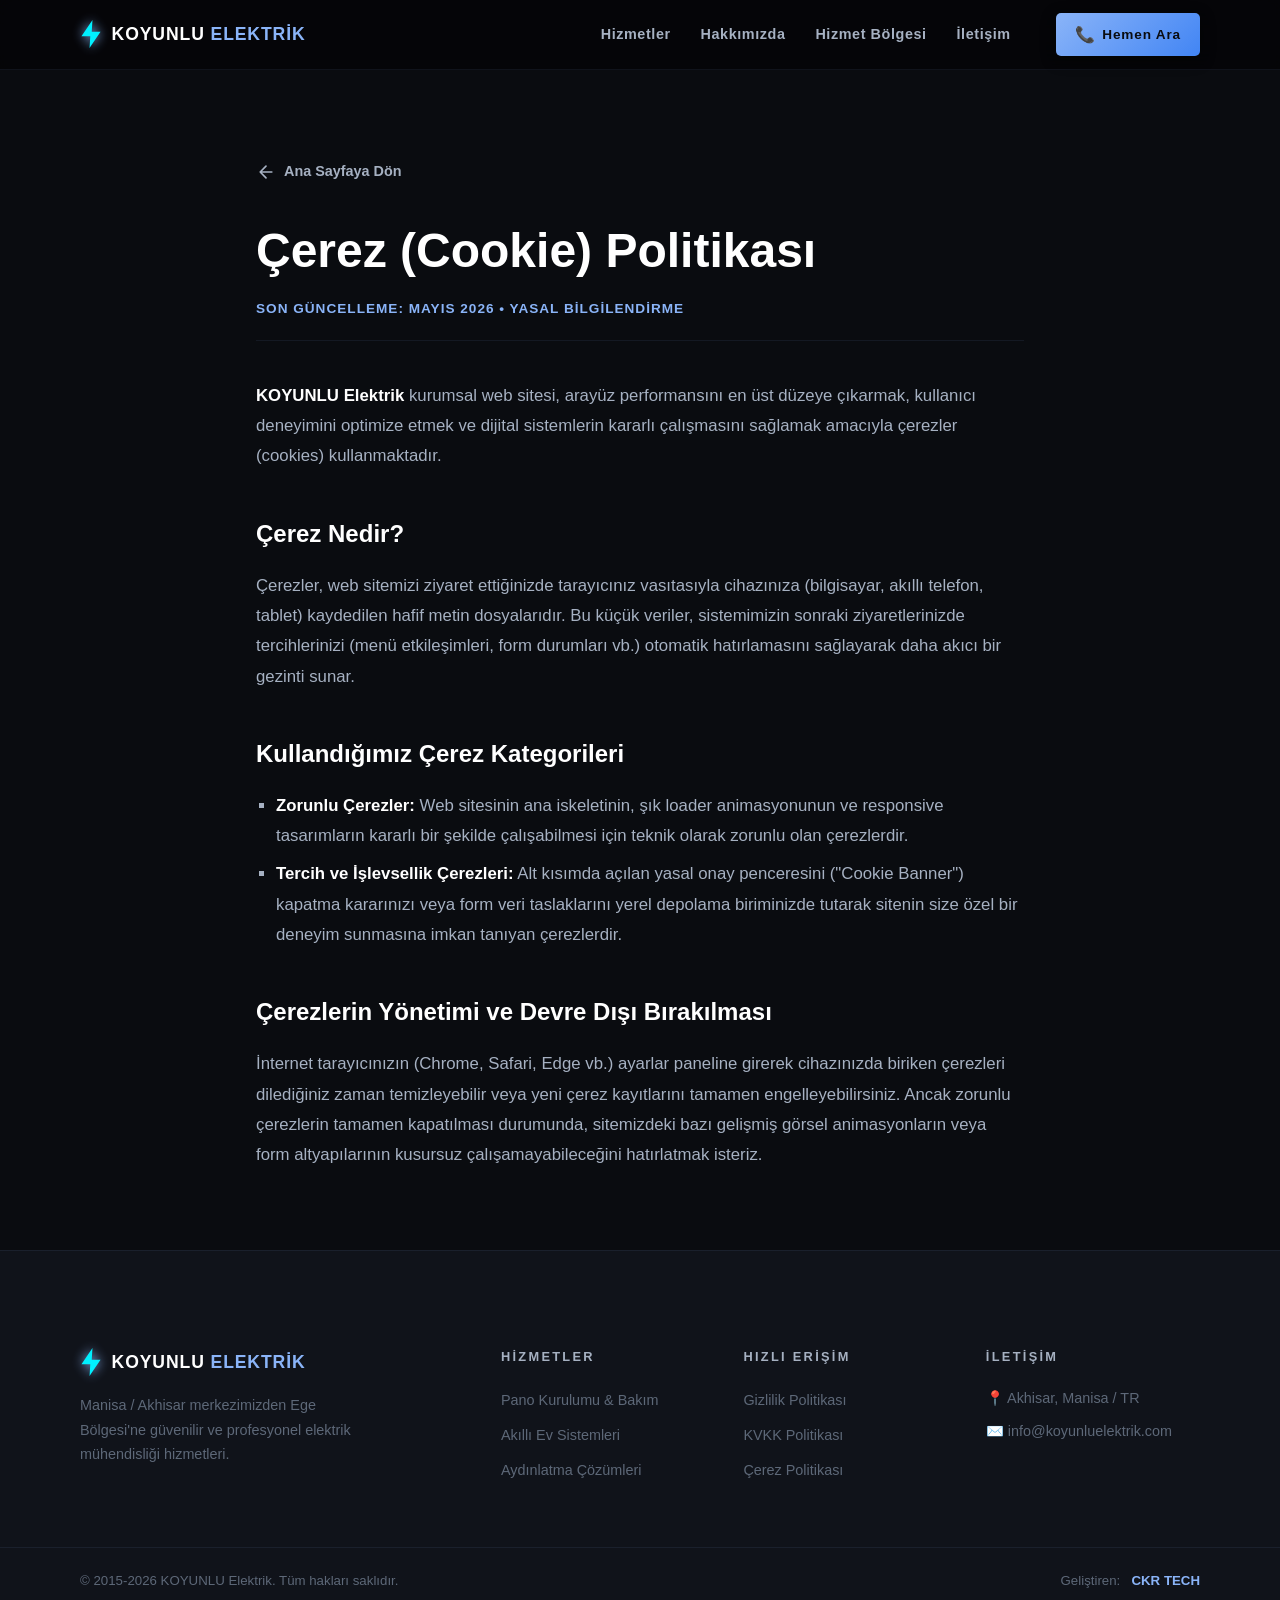
==== cerez.html @ 6eaa88f7 "Add files via upload" ====
<!DOCTYPE html>
<html lang="tr">
<head>
  <meta charset="UTF-8" />
  <meta name="viewport" content="width=device-width, initial-scale=1.0" />
  <title>Çerez Politikası | KOYUNLU Elektrik</title>

  <link rel="preconnect" href="https://fonts.googleapis.com" />
  <link rel="preconnect" href="https://fonts.gstatic.com" crossorigin />
  <link href="https://fonts.googleapis.com/css2?family=Syne:wght@600;700;800&family=DM+Sans:wght@300;400;500;600&display=swap" rel="stylesheet" />

  <link rel="stylesheet" href="css/base.css" />
  <link rel="stylesheet" href="css/layout.css" />
  <link rel="stylesheet" href="css/sections.css" />
  
  <style>
    .article-container {
      max-width: 800px;
      margin: 160px auto 80px;
      padding: 0 var(--space-sm);
    }
    .back-link {
      display: inline-flex;
      align-items: center;
      gap: 8px;
      color: var(--text-secondary);
      text-decoration: none;
      margin-bottom: 40px;
      font-family: var(--font-heading);
      font-weight: 600;
      font-size: 0.9rem;
      transition: color var(--duration-fast);
    }
    .back-link:hover { color: var(--accent-cyan); }
    .article-header h1 {
      font-family: var(--font-heading);
      font-size: clamp(2rem, 4vw, 3rem);
      color: var(--text-primary);
      margin-bottom: 20px;
      line-height: 1.15;
    }
    .article-meta {
      color: var(--accent-cyan);
      font-size: 0.85rem;
      font-weight: 600;
      letter-spacing: 1px;
      text-transform: uppercase;
      margin-bottom: 40px;
      border-bottom: 1px solid var(--border-subtle);
      padding-bottom: 20px;
    }
    .article-body {
      color: var(--text-secondary);
      font-size: 1.05rem;
      line-height: 1.8;
    }
    .article-body h2 {
      font-family: var(--font-heading);
      color: var(--text-primary);
      font-size: 1.5rem;
      margin: 40px 0 16px;
      font-weight: 700;
    }
    .article-body p, .article-body ul { margin-bottom: 20px; }
    .article-body ul { padding-left: 20px; list-style-type: square; }
    .article-body li { margin-bottom: 8px; }
    .article-body strong { color: var(--text-primary); font-weight: 600; }
  </style>
</head>
<body>

  <header class="navbar scrolled" id="navbar">
    <div class="lux-container navbar__inner">
      <a href="index.html#hero" class="navbar__logo" aria-label="KOYUNLU Elektrik Ana Sayfa">
        <svg class="logo-bolt" viewBox="0 0 30 40" fill="none" xmlns="http://www.w3.org/2000/svg">
          <path d="M17 1L2 23H14L13 39L28 17H16L17 1Z" fill="#00f0ff"/>
        </svg>
        <span class="logo-text">KOYUNLU <strong>ELEKTRİK</strong></span>
      </a>
      <nav class="navbar__nav" id="mainNav" role="navigation" aria-label="Ana Menü">
        <a href="index.html#hizmetler" class="nav-link">Hizmetler</a>
        <a href="index.html#hakkimizda" class="nav-link">Hakkımızda</a>
        <a href="index.html#harita" class="nav-link">Hizmet Bölgesi</a>
        <a href="index.html#iletisim" class="nav-link">İletişim</a>
      </nav>
      <a href="tel:+905001234567" class="btn-call" aria-label="Hemen Ara">
        <span class="btn-call__icon">📞</span>
        <span>Hemen Ara</span>
      </a>
    </div>
  </header>

  <main class="article-container">
    <a href="index.html" class="back-link">
      <svg width="20" height="20" viewBox="0 0 24 24" fill="none" stroke="currentColor" stroke-width="2" stroke-linecap="round" stroke-linejoin="round"><path d="M19 12H5M12 19l-7-7 7-7"/></svg>
      Ana Sayfaya Dön
    </a>

    <header class="article-header">
      <h1>Çerez (Cookie) Politikası</h1>
      <div class="article-meta">Son Güncelleme: Mayıs 2026 • Yasal Bilgilendirme</div>
    </header>

    <div class="article-body">
      <p><strong>KOYUNLU Elektrik</strong> kurumsal web sitesi, arayüz performansını en üst düzeye çıkarmak, kullanıcı deneyimini optimize etmek ve dijital sistemlerin kararlı çalışmasını sağlamak amacıyla çerezler (cookies) kullanmaktadır.</p>

      <h2>Çerez Nedir?</h2>
      <p>Çerezler, web sitemizi ziyaret ettiğinizde tarayıcınız vasıtasıyla cihazınıza (bilgisayar, akıllı telefon, tablet) kaydedilen hafif metin dosyalarıdır. Bu küçük veriler, sistemimizin sonraki ziyaretlerinizde tercihlerinizi (menü etkileşimleri, form durumları vb.) otomatik hatırlamasını sağlayarak daha akıcı bir gezinti sunar.</p>

      <h2>Kullandığımız Çerez Kategorileri</h2>
      <ul>
        <li><strong>Zorunlu Çerezler:</strong> Web sitesinin ana iskeletinin, şık loader animasyonunun ve responsive tasarımların kararlı bir şekilde çalışabilmesi için teknik olarak zorunlu olan çerezlerdir.</li>
        <li><strong>Tercih ve İşlevsellik Çerezleri:</strong> Alt kısımda açılan yasal onay penceresini ("Cookie Banner") kapatma kararınızı veya form veri taslaklarını yerel depolama biriminizde tutarak sitenin size özel bir deneyim sunmasına imkan tanıyan çerezlerdir.</li>
      </ul>

      <h2>Çerezlerin Yönetimi ve Devre Dışı Bırakılması</h2>
      <p>İnternet tarayıcınızın (Chrome, Safari, Edge vb.) ayarlar paneline girerek cihazınızda biriken çerezleri dilediğiniz zaman temizleyebilir veya yeni çerez kayıtlarını tamamen engelleyebilirsiniz. Ancak zorunlu çerezlerin tamamen kapatılması durumunda, sitemizdeki bazı gelişmiş görsel animasyonların veya form altyapılarının kusursuz çalışamayabileceğini hatırlatmak isteriz.</p>
    </div>
  </main>

  <footer class="footer" role="contentinfo">
    <div class="footer__top">
      <div class="lux-container footer-inner">
        <div class="footer-brand">
          <a href="index.html#hero" class="navbar__logo">
            <svg class="logo-bolt" viewBox="0 0 30 40" fill="none"><path d="M17 1L2 23H14L13 39L28 17H16L17 1Z" fill="#00f0ff"/></svg>
            <span class="logo-text">KOYUNLU <strong>ELEKTRİK</strong></span>
          </a>
          <p class="footer-brand__desc">Manisa / Akhisar merkezimizden Ege Bölgesi'ne güvenilir ve profesyonel elektrik mühendisliği hizmetleri.</p>
        </div>
        <div class="footer-col">
          <h4 class="footer-col__title">Hizmetler</h4>
          <ul>
            <li><a href="index.html#hizmetler">Pano Kurulumu & Bakım</a></li>
            <li><a href="index.html#hizmetler">Akıllı Ev Sistemleri</a></li>
            <li><a href="index.html#hizmetler">Aydınlatma Çözümleri</a></li>
          </ul>
        </div>
        <div class="footer-col">
          <h4 class="footer-col__title">Hızlı Erişim</h4>
          <ul>
            <li><a href="gizlilik.html">Gizlilik Politikası</a></li>
            <li><a href="kvkk.html">KVKK Politikası</a></li>
            <li><a href="cerez.html">Çerez Politikası</a></li>
          </ul>
        </div>
        <div class="footer-col">
          <h4 class="footer-col__title">İletişim</h4>
          <ul class="footer-contact">
            <li>📍 Akhisar, Manisa / TR</li>
            <li><a href="mailto:info@koyunluelektrik.com">✉️ info@koyunluelektrik.com</a></li>
          </ul>
        </div>
      </div>
    </div>
    <div class="footer__bottom">
      <div class="lux-container footer-bottom-inner">
        <p class="footer-copy">© 2015-2026 KOYUNLU Elektrik. Tüm hakları saklıdır.</p>
        <p class="footer-credit">Geliştiren: <strong>CKR TECH</strong></p>
      </div>
    </div>
  </footer>

</body>
</html>
---- css/base.css ----
/* ═══════════════════════════════════════════════════════════
   Elektrikçi Projesi | CKR TECH | css/base.css
   CSS Değişkenleri, Reset, Evrensel Sınıflar, Animasyonlar
   ══════════════════════════════════════════════════════════ */

/* ── 1. CSS CUSTOM PROPERTIES ────────────────────────────── */
:root {
  /* Renkler (Sleek High-Tech Palet) */
  --bg-primary:       #0a0c10; /* Derin Uzay Siyahı */
  --bg-secondary:     #10131a; /* Koyu Titanyum */
  --bg-card:          #161a24; /* Mat Çelik */
  --bg-card-hover:    #1c2230; /* Fırçalanmış Platin */

  --text-primary:     #ffffff; /* Saf Beyaz */
  --text-secondary:   #a6b1c2; /* Buzul Gümüş */
  --text-muted:       #5d6878; /* Koyu Metalik Gri */

  /* İleri Teknoloji Enerji Tonları */
  --accent-cyan:      #8ab4f8; /* Mat Kristal Mavi / Yumuşak Safir */
  --accent-blue:      #4285f4; /* Endüstriyel Kobalt Mavisi */
  --accent-yellow:    #d2e3fc; /* Platin Enerji Parlaması */

  --border-subtle:    rgba(138, 180, 248, 0.08);
  --border-card:      rgba(138, 180, 248, 0.04);
  --border-hover:     rgba(138, 180, 248, 0.3);

  /* Tipografi */
  --font-display:     'Plus Jakarta Sans', sans-serif;
  --font-heading:     'Plus Jakarta Sans', sans-serif;
  --font-body:        'Inter', sans-serif;

  /* Boşluklar */
  --space-xs:         0.5rem;
  --space-sm:         1rem;
  --space-md:         1.5rem;
  --space-lg:         2.5rem;
  --space-xl:         4rem;
  --space-2xl:        6rem;

  /* Geçişler */
  --ease-out:         cubic-bezier(0.16, 1, 0.3, 1);
  --ease-spring:      cubic-bezier(0.34, 1.56, 0.64, 1);
  --duration-fast:    0.2s;
  --duration-med:     0.4s;
  --duration-slow:    0.7s;

  /* Efektler */
  --shadow-card:      0 16px 45px rgba(0, 0, 0, 0.7);
  --shadow-glow-cyan: 0 0 30px rgba(138, 180, 248, 0.15);
  --shadow-glow-gold: 0 0 30px rgba(210, 227, 252, 0.2);
  --blur-glass:       blur(16px) saturate(140%);

  /* Border radius */
  --radius-sm:        5px;
  --radius-md:        10px;
  --radius-lg:        18px;
  --radius-xl:        28px;
}

/* ── 2. RESET & BASE ──────────────────────────────────────── */
*, *::before, *::after {
  margin: 0;
  padding: 0;
  box-sizing: border-box;
}

html {
  scroll-behavior: smooth;
  font-size: 16px;
  -webkit-text-size-adjust: 100%;
}

body {
  font-family: var(--font-body);
  background-color: var(--bg-primary);
  color: var(--text-primary);
  line-height: 1.6;
  overflow-x: hidden;
  -webkit-font-smoothing: antialiased;
  -moz-osx-font-smoothing: grayscale;
}

/* Scrollbar */
::-webkit-scrollbar { width: 6px; }
::-webkit-scrollbar-track { background: var(--bg-secondary); }
::-webkit-scrollbar-thumb { background: var(--accent-cyan); border-radius: 3px; }
::-webkit-scrollbar-thumb:hover { background: var(--accent-blue); }

a {
  color: inherit;
  text-decoration: none;
  transition: color var(--duration-fast) ease;
}

img, svg { display: block; max-width: 100%; }

ul, ol { list-style: none; }

button {
  cursor: pointer;
  border: none;
  background: none;
  font-family: inherit;
}

input, textarea, select {
  font-family: inherit;
  font-size: 1rem;
}

/* ── 3. LAYOUT YARDIMCILARI ──────────────────────────────── */
.lux-container {
  width: 100%;
  max-width: 1200px;
  margin: 0 auto;
  padding: 0 var(--space-lg);
}

.section-header {
  text-align: center;
  margin-bottom: var(--space-xl);
}

.section-tag {
  display: inline-block;
  font-family: var(--font-heading);
  font-size: 0.72rem;
  font-weight: 700;
  letter-spacing: 0.2em;
  text-transform: uppercase;
  color: var(--accent-cyan);
  border: 1px solid var(--border-subtle);
  background: rgba(0, 240, 255, 0.06);
  padding: 0.35em 1em;
  border-radius: 100px;
  margin-bottom: var(--space-md);
}

.section-title {
  font-family: var(--font-heading);
  font-size: clamp(2rem, 4vw, 3rem);
  font-weight: 800;
  line-height: 1.15;
  color: var(--text-primary);
  margin-bottom: var(--space-sm);
}

.section-desc {
  font-size: 1.05rem;
  color: var(--text-secondary);
  max-width: 560px;
  margin: 0 auto;
  line-height: 1.7;
}

/* ── 4. BUTONLAR ─────────────────────────────────────────── */
.btn-primary {
  display: inline-flex;
  align-items: center;
  gap: 0.6em;
  font-family: var(--font-heading);
  font-weight: 700;
  font-size: 0.95rem;
  letter-spacing: 0.05em;
  text-transform: uppercase;
  padding: 0.9em 2em;
  background: linear-gradient(135deg, var(--accent-cyan) 0%, var(--accent-blue) 100%);
  color: var(--bg-primary);
  border-radius: var(--radius-sm);
  transition: all var(--duration-med) var(--ease-out);
  position: relative;
  overflow: hidden;
  white-space: nowrap;
}

.btn-primary::before {
  content: '';
  position: absolute;
  inset: 0;
  background: linear-gradient(135deg, #fff 0%, var(--accent-cyan) 100%);
  opacity: 0;
  transition: opacity var(--duration-fast);
}

.btn-primary:hover::before { opacity: 0.15; }
.btn-primary:hover {
  transform: translateY(-2px);
  box-shadow: 0 8px 30px rgba(0, 240, 255, 0.4);
}
.btn-primary:active { transform: translateY(0); }

.btn-ghost {
  display: inline-flex;
  align-items: center;
  gap: 0.5em;
  font-family: var(--font-heading);
  font-weight: 700;
  font-size: 0.95rem;
  letter-spacing: 0.05em;
  text-transform: uppercase;
  padding: 0.85em 2em;
  background: transparent;
  color: var(--text-primary);
  border: 1px solid rgba(248, 249, 250, 0.25);
  border-radius: var(--radius-sm);
  transition: all var(--duration-med) var(--ease-out);
  white-space: nowrap;
}

.btn-ghost:hover {
  border-color: var(--accent-cyan);
  color: var(--accent-cyan);
  background: rgba(0, 240, 255, 0.05);
  transform: translateY(-2px);
}

/* ── 5. SCROLL REVEAL ────────────────────────────────────── */
.rv {
  opacity: 0;
  transform: translateY(32px);
  transition: opacity var(--duration-slow) var(--ease-out),
              transform var(--duration-slow) var(--ease-out);
}

.rv.visible {
  opacity: 1;
  transform: translateY(0);
}

/* Staggered delays */
.rv:nth-child(1) { transition-delay: 0ms; }
.rv:nth-child(2) { transition-delay: 80ms; }
.rv:nth-child(3) { transition-delay: 160ms; }
.rv:nth-child(4) { transition-delay: 240ms; }
.rv:nth-child(5) { transition-delay: 320ms; }

/* ── 6. ACCENT ────────────────────────────────────────────── */
.accent-text {
  color: var(--accent-cyan);
  position: relative;
  display: inline-block;
}

/* ── 7. @KEYFRAMES ANIMASYONLAR ──────────────────────────── */

@keyframes fadeUp {
  from { opacity: 0; transform: translateY(40px); }
  to   { opacity: 1; transform: translateY(0);    }
}

@keyframes fadeIn {
  from { opacity: 0; }
  to   { opacity: 1; }
}

@keyframes scaleIn {
  from { opacity: 0; transform: scale(0.88); }
  to   { opacity: 1; transform: scale(1);    }
}

@keyframes slideRight {
  from { transform: translateX(-100%); opacity: 0; }
  to   { transform: translateX(0);     opacity: 1; }
}

@keyframes slideLeft {
  from { transform: translateX(100%); opacity: 0; }
  to   { transform: translateX(0);    opacity: 1; }
}

@keyframes slideDown {
  from { transform: translateY(-20px); opacity: 0; }
  to   { transform: translateY(0);     opacity: 1; }
}

@keyframes pulseGlow {
  0%, 100% { box-shadow: 0 0 10px rgba(0, 240, 255, 0.3); }
  50%       { box-shadow: 0 0 30px rgba(0, 240, 255, 0.7); }
}

@keyframes pulseGoldGlow {
  0%, 100% { box-shadow: 0 0 10px rgba(255, 204, 0, 0.3); }
  50%       { box-shadow: 0 0 30px rgba(255, 204, 0, 0.7); }
}

@keyframes boltDraw {
  from { stroke-dashoffset: 300; opacity: 0; }
  to   { stroke-dashoffset: 0;   opacity: 1; }
}

@keyframes loaderProgress {
  from { width: 0%; }
  to   { width: 100%; }
}

@keyframes scanline {
  0%   { top: -10%; }
  100% { top: 110%; }
}

@keyframes gridFloat {
  0%, 100% { transform: translateY(0); }
  50%       { transform: translateY(-8px); }
}

@keyframes countUp {
  from { opacity: 0; }
  to   { opacity: 1; }
}

@keyframes shimmer {
  from { background-position: -200% center; }
  to   { background-position: 200% center; }
}

@keyframes particlePulse {
  0%, 100% { opacity: 0.4; transform: scale(1); }
  50%       { opacity: 1; transform: scale(1.5); }
}

@keyframes heroLineMove {
  from { stroke-dashoffset: 1000; }
  to   { stroke-dashoffset: 0; }
}

@keyframes badgePulse {
  0%, 100% { opacity: 1; transform: scale(1); }
  50%       { opacity: 0.6; transform: scale(0.85); }
}

@keyframes tooltipIn {
  from { opacity: 0; transform: translateY(8px) scale(0.95); }
  to   { opacity: 1; transform: translateY(0)   scale(1);    }
}

/* ── 8. MOBILE BREAKPOINTS (BEYİN SIFIR) ────────────────── */
@media (max-width: 768px) {
  :root {
    --space-xl:  2.5rem;
    --space-2xl: 4rem;
  }

  .lux-container {
    padding: 0 var(--space-sm);
  }

  .section-title {
    font-size: clamp(1.6rem, 6vw, 2.2rem);
  }
}
/* ═══════════════════════════════════════════════════════════
   YENİ NESİL BUTON TASARIMLARI VE WHATSAPP
   ══════════════════════════════════════════════════════════ */

/* Tüm ana butonları (Hemen Ara, Gönder vb.) modernleştiriyoruz */
.btn-call, 
.btn-primary, 
button[type="submit"] {
  position: relative;
  display: inline-flex;
  align-items: center;
  justify-content: center;
  gap: 0.75rem;
  padding: 0.95rem 2.2rem;
  font-family: var(--font-heading);
  font-size: 0.95rem;
  font-weight: 700;
  letter-spacing: 0.05em;
  color: var(--bg-primary) !important; /* Arka plandaki zıt renk ile okunaklı */
  background: linear-gradient(135deg, var(--accent-cyan), var(--accent-blue));
  border: none;
  border-radius: 100px; /* Modern Pill (Hap) Şekli */
  cursor: pointer;
  overflow: hidden; /* Işık efekti dışarı taşmasın diye */
  transition: transform var(--duration-med) var(--ease-spring), 
              box-shadow var(--duration-med) ease;
  box-shadow: 0 4px 15px rgba(0, 0, 0, 0.4);
  text-decoration: none;
  z-index: 1;
}

/* Buton İçinden Geçen Parlaklık (Shine) Efekti */
.btn-call::before, 
.btn-primary::before, 
button[type="submit"]::before {
  content: '';
  position: absolute;
  top: 0;
  left: -100%;
  width: 50%;
  height: 100%;
  background: linear-gradient(90deg, transparent, rgba(255, 255, 255, 0.5), transparent);
  transform: skewX(-25deg);
  transition: left 0.7s ease;
  z-index: -1;
}

/* Hover (Fare Üzerine Geldiğinde) Durumu */
.btn-call:hover::before, 
.btn-primary:hover::before, 
button[type="submit"]:hover::before {
  left: 150%; /* Işık sağa doğru kayar */
}

.btn-call:hover, 
.btn-primary:hover, 
button[type="submit"]:hover {
  transform: translateY(-4px); /* Hafifçe havaya kalkar */
  box-shadow: var(--shadow-glow-cyan); /* Temadaki lüks gölgeyi uygular */
}

/* Sabit (Floating) WhatsApp Butonu Tasarımı */
.float-wa {
  position: fixed;
  bottom: 30px;
  right: 30px;
  width: 60px;
  height: 60px;
  background: linear-gradient(135deg, #25D366, #128C7E);
  color: white;
  border-radius: 50%;
  display: flex;
  align-items: center;
  justify-content: center;
  box-shadow: 0 8px 25px rgba(37, 211, 102, 0.35);
  z-index: 9999;
  transition: transform 0.4s var(--ease-spring), box-shadow 0.4s ease;
}

.float-wa svg {
  width: 32px;
  height: 32px;
  fill: currentColor;
}

.float-wa:hover {
  transform: translateY(-6px) scale(1.08) rotate(5deg);
  box-shadow: 0 12px 35px rgba(37, 211, 102, 0.6);
}

/* Mobilde WhatsApp butonu menü vs. ile çakışmasın diye ince ayar */
@media (max-width: 768px) {
  .float-wa {
    bottom: 20px;
    right: 20px;
    width: 55px;
    height: 55px;
  }
  .float-wa svg {
    width: 28px;
    height: 28px;
  }
}
/* ═══════════════════════════════════════════════════════════
   YENİ NESİL İLETİŞİM İKONLARI (GLASSMORPHISM)
   ══════════════════════════════════════════════════════════ */

.contact-icon-group {
  display: flex;
  gap: 1rem;
  align-items: center;
  flex-wrap: wrap;
}

.glass-icon-btn {
  display: flex;
  align-items: center;
  justify-content: center;
  width: 48px;
  height: 48px;
  border-radius: 14px; /* Hafif yuvarlatılmış premium kare */
  background: rgba(255, 255, 255, 0.03); /* Cam efekti */
  border: 1px solid rgba(255, 255, 255, 0.08);
  color: var(--text-secondary);
  backdrop-filter: blur(10px);
  -webkit-backdrop-filter: blur(10px);
  transition: all 0.4s cubic-bezier(0.175, 0.885, 0.32, 1.275);
  position: relative;
  overflow: hidden;
  z-index: 1;
}

.glass-icon-btn svg {
  width: 22px;
  height: 22px;
  transition: transform 0.4s ease, fill 0.4s ease, stroke 0.4s ease;
}

/* İçinden geçen parlama efekti (Shine) */
.glass-icon-btn::before {
  content: '';
  position: absolute;
  top: 0;
  left: -100%;
  width: 50%;
  height: 100%;
  background: linear-gradient(90deg, transparent, rgba(255, 255, 255, 0.2), transparent);
  transform: skewX(-25deg);
  transition: left 0.6s ease;
  z-index: -1;
}

/* Hover (Üzerine gelindiğinde) Efektleri */
.glass-icon-btn:hover {
  transform: translateY(-5px) scale(1.05);
  background: rgba(255, 255, 255, 0.08);
}

.glass-icon-btn:hover::before {
  left: 150%;
}

.glass-icon-btn:hover svg {
  transform: scale(1.15);
}

/* İkonlara Özel Marka Renkleri Parlaması */
.phone-theme:hover {
  border-color: var(--accent-cyan);
  box-shadow: 0 8px 25px rgba(0, 240, 255, 0.25);
  color: var(--accent-cyan);
}

.wa-theme:hover {
  border-color: #25D366;
  box-shadow: 0 8px 25px rgba(37, 211, 102, 0.25);
  color: #25D366;
}

.ig-theme:hover {
  border-color: #E1306C;
  box-shadow: 0 8px 25px rgba(225, 48, 108, 0.25);
  color: #E1306C;
}
/* ═══════════════════════════════════════════════════════════
   FOOTER BİLGİ İKONLARI (EMOJI YERİNE SVG)
   ══════════════════════════════════════════════════════════ */

.footer-info-list {
  display: flex;
  flex-direction: column;
  gap: 0.8rem;
  margin-bottom: 1.5rem;
}

.footer-info-item {
  display: flex;
  align-items: center;
  gap: 0.6rem;
  color: var(--text-secondary);
  font-size: 0.95rem;
  line-height: 1.4;
  transition: color 0.3s ease;
}

.footer-info-item:hover {
  color: var(--text-primary);
}

.info-svg {
  width: 18px;
  height: 18px;
  color: var(--accent-cyan); /* Temanın lüks rengini (Altın veya Mavi) alır */
  flex-shrink: 0;
  filter: drop-shadow(0 0 5px rgba(255, 255, 255, 0.1));
}
---- css/layout.css ----
/* ═══════════════════════════════════════════════════════════
   Elektrikçi Projesi | CKR TECH | css/layout.css
   Loader, Navbar, Mobil Menü, Footer, Çerez Banner
   ══════════════════════════════════════════════════════════ */

/* ── 1. LOADER ────────────────────────────────────────────── */
.loader {
  position: fixed;
  inset: 0;
  z-index: 9999;
  background: #030305; /* Çok hafif derin bir siyah */
  display: flex;
  align-items: center;
  justify-content: center;
  overflow: hidden;
  transition: opacity 0.8s cubic-bezier(0.16, 1, 0.3, 1), 
              visibility 0.8s cubic-bezier(0.16, 1, 0.3, 1);
}

.loader.hidden {
  opacity: 0;
  visibility: hidden;
  pointer-events: none;
}

/* Cavcavlı Arka Plan Parlaması */
.loader__glow {
  position: absolute;
  width: 450px;
  height: 450px;
  background: radial-gradient(circle, rgba(0, 240, 255, 0.15) 0%, transparent 75%);
  filter: blur(60px);
  top: 50%;
  left: 50%;
  transform: translate(-50%, -50%);
  z-index: 1;
  pointer-events: none;
  animation: loaderGlowPulse 3s ease-in-out infinite alternate;
}

/* Arka Plan Dijital Izgara Deseni */
.loader__grid {
  position: absolute;
  inset: 0;
  background-image: 
    linear-gradient(rgba(0, 240, 255, 0.02) 1px, transparent 1px),
    linear-gradient(90deg, rgba(0, 240, 255, 0.02) 1px, transparent 1px);
  background-size: 50px 50px;
  background-position: center;
  z-index: 2;
  opacity: 0.8;
  pointer-events: none;
}

/* Sürekli Akan Sinematik Işık Çizgisi */
.loader__scanline {
  position: absolute;
  inset: 0;
  background: linear-gradient(
    to bottom,
    transparent 0%,
    rgba(0, 240, 255, 0.04) 10%,
    transparent 20%
  );
  background-size: 100% 500%;
  z-index: 3;
  pointer-events: none;
  animation: loaderScan 5s linear infinite;
}

.loader__inner {
  position: relative;
  z-index: 4;
  display: flex;
  flex-direction: column;
  align-items: center;
  gap: 1.5rem;
}

/* Şimşek Etrafında Dönen Enerji Halkası */
.loader__bolt-wrap {
  position: relative;
  display: flex;
  align-items: center;
  justify-content: center;
  width: 100px;
  height: 100px;
}

.loader__bolt-wrap::after {
  content: '';
  position: absolute;
  inset: 0;
  border: 1px solid rgba(0, 240, 255, 0.1);
  border-top-color: var(--accent-cyan);
  border-bottom-color: var(--accent-blue);
  border-radius: 50%;
  animation: loaderRotate 2s linear infinite;
}

/* Sürekli Parlayıp Sönen (Breathing) Şimşek */
.loader__bolt {
  width: 44px;
  height: 58px;
  filter: drop-shadow(0 0 12px rgba(0, 240, 255, 0.6));
  animation: loaderBoltPulse 1.5s ease-in-out infinite alternate 0.8s;
}

.bolt-path {
  stroke-dasharray: 300;
  stroke-dashoffset: 300;
  animation: boltDraw 0.9s ease-out 0.1s forwards;
}

.bolt-fill {
  opacity: 0;
  animation: fadeIn 0.4s ease 0.8s forwards;
}

/* Yazı Alanı */
.loader__text {
  display: flex;
  flex-direction: column;
  align-items: center;
  line-height: 1.1;
  text-align: center;
}

/* Krom/Neon Geçişli Büyük Başlık */
.loader__brand {
  font-family: var(--font-display);
  font-size: 3.8rem;
  letter-spacing: 0.22em;
  background: linear-gradient(135deg, #ffffff 40%, var(--accent-cyan) 100%);
  -webkit-background-clip: text;
  -webkit-text-fill-color: transparent;
  background-clip: text;
  filter: drop-shadow(0 0 25px rgba(0, 240, 255, 0.35));
  animation: loaderTextFadeUp 0.6s cubic-bezier(0.16, 1, 0.3, 1) 0.4s both;
}

.loader__sub {
  font-family: var(--font-heading);
  font-size: 0.8rem;
  letter-spacing: 0.55em;
  text-transform: uppercase;
  color: var(--text-secondary);
  margin-top: 0.3rem;
  opacity: 0.8;
  filter: drop-shadow(0 0 8px rgba(0, 240, 255, 0.2));
  animation: loaderTextFadeUp 0.6s cubic-bezier(0.16, 1, 0.3, 1) 0.6s both;
}

/* Geliştirilmiş Yükleme Çubuğu */
.loader__bar {
  width: 200px;
  height: 3px;
  background: rgba(255, 255, 255, 0.04);
  border-radius: 100px;
  overflow: hidden;
  position: relative;
  border: 1px solid rgba(0, 240, 255, 0.04);
  animation: fadeIn 0.4s ease 0.4s both;
}

.loader__progress {
  height: 100%;
  background: linear-gradient(90deg, var(--accent-blue), var(--accent-cyan));
  border-radius: 100px;
  box-shadow: 0 0 12px var(--accent-cyan);
  animation: loaderProgress 1.7s cubic-bezier(0.25, 1, 0.5, 1) 0.2s forwards;
}

/* Sitenin En Altındaki Küçük CKR TECH İmzası */
.loader__credit {
  position: absolute;
  bottom: 2.5rem;
  left: 50%;
  transform: translateX(-50%);
  z-index: 4;
  font-family: var(--font-heading);
  font-size: 0.72rem;
  font-weight: 500;
  letter-spacing: 0.25em;
  color: var(--text-muted);
  text-transform: uppercase;
  display: flex;
  align-items: center;
  gap: 0.5rem;
  animation: fadeIn 0.8s ease 1s both;
}

.loader__credit strong {
  color: var(--accent-cyan);
  font-weight: 700;
  text-shadow: 0 0 10px rgba(0, 240, 255, 0.4);
}

/* ── YENİ ÖZEL LOADER ANİMASYONLARI ──────────────────────── */
@keyframes loaderGlowPulse {
  0% { opacity: 0.5; transform: translate(-50%, -50%) scale(0.92); }
  100% { opacity: 1; transform: translate(-50%, -50%) scale(1.08); }
}

@keyframes loaderScan {
  0% { background-position: 0 0; }
  100% { background-position: 0 500%; }
}

@keyframes loaderRotate {
  0% { transform: rotate(0deg); }
  100% { transform: rotate(360deg); }
}

@keyframes loaderBoltPulse {
  0% { filter: drop-shadow(0 0 8px rgba(0, 240, 255, 0.45)) brightness(1); }
  100% { filter: drop-shadow(0 0 22px rgba(0, 240, 255, 0.85)) brightness(1.2); }
}

@keyframes loaderTextFadeUp {
  from { opacity: 0; transform: translateY(12px); }
  to { opacity: 1; transform: translateY(0); }
}

/* ── 2. NAVBAR ────────────────────────────────────────────── */
.navbar {
  position: fixed;
  top: 0;
  left: 0;
  right: 0;
  z-index: 1000;
  padding: 1.2rem 0;
  transition: background var(--duration-med) ease,
              backdrop-filter var(--duration-med) ease,
              border-color var(--duration-med) ease,
              padding var(--duration-med) ease;
  border-bottom: 1px solid transparent;
}

/* Scroll sonrası navbar */
.navbar.scrolled {
  background: rgba(5, 5, 7, 0.88);
  backdrop-filter: var(--blur-glass);
  -webkit-backdrop-filter: var(--blur-glass);
  border-color: var(--border-subtle);
  padding: 0.8rem 0;
}

.navbar__inner {
  display: flex;
  align-items: center;
  gap: 2rem;
}

/* Logo */
.navbar__logo {
  display: flex;
  align-items: center;
  gap: 0.6rem;
  flex-shrink: 0;
}

.logo-bolt {
  width: 22px;
  height: 30px;
  filter: drop-shadow(0 0 6px var(--accent-cyan));
}

.logo-text {
  font-family: var(--font-heading);
  font-size: 1.1rem;
  font-weight: 600;
  letter-spacing: 0.05em;
  color: var(--text-primary);
}

.logo-text strong {
  color: var(--accent-cyan);
}

/* Navigasyon linkleri */
.navbar__nav {
  display: flex;
  align-items: center;
  gap: 0.25rem;
  margin-left: auto;
}

.nav-link {
  font-family: var(--font-heading);
  font-size: 0.9rem;
  font-weight: 600;
  letter-spacing: 0.04em;
  color: var(--text-secondary);
  padding: 0.5em 0.9em;
  border-radius: var(--radius-sm);
  transition: color var(--duration-fast) ease,
              background var(--duration-fast) ease;
  position: relative;
}

.nav-link::after {
  content: '';
  position: absolute;
  bottom: 2px;
  left: 50%;
  transform: translateX(-50%);
  width: 0;
  height: 2px;
  background: var(--accent-cyan);
  border-radius: 100px;
  transition: width var(--duration-fast) ease;
}

.nav-link:hover { color: var(--text-primary); }
.nav-link:hover::after { width: 60%; }

/* Ara butonu */
.btn-call {
  display: inline-flex;
  align-items: center;
  gap: 0.5em;
  font-family: var(--font-heading);
  font-weight: 700;
  font-size: 0.85rem;
  letter-spacing: 0.06em;
  padding: 0.65em 1.4em;
  background: linear-gradient(135deg, var(--accent-cyan), var(--accent-blue));
  color: var(--bg-primary);
  border-radius: var(--radius-sm);
  flex-shrink: 0;
  transition: all var(--duration-fast) ease;
  animation: pulseGlow 2.5s ease-in-out infinite;
}

.btn-call:hover {
  transform: translateY(-1px);
  box-shadow: 0 6px 20px rgba(0, 240, 255, 0.4);
  animation: none;
}

.btn-call__icon { font-size: 1rem; }

/* Hamburger */
.hamburger {
  display: none;
  flex-direction: column;
  justify-content: center;
  gap: 5px;
  width: 36px;
  height: 36px;
  border-radius: var(--radius-sm);
  border: 1px solid var(--border-subtle);
  padding: 6px;
  background: rgba(0, 240, 255, 0.04);
  transition: border-color var(--duration-fast) ease;
  margin-left: auto;
}

.hamburger:hover { border-color: var(--accent-cyan); }

.hamburger span {
  display: block;
  width: 100%;
  height: 2px;
  background: var(--text-primary);
  border-radius: 100px;
  transition: transform var(--duration-med) var(--ease-out),
              opacity var(--duration-fast) ease;
}

/* Hamburger açık hali */
.hamburger.open span:nth-child(1) { transform: translateY(7px) rotate(45deg); }
.hamburger.open span:nth-child(2) { opacity: 0; transform: scaleX(0); }
.hamburger.open span:nth-child(3) { transform: translateY(-7px) rotate(-45deg); }

/* ── 3. MOBİL MENÜ ────────────────────────────────────────── */
.mobile-menu {
  display: none;
  flex-direction: column;
  padding: 1rem var(--space-sm) 1.5rem;
  border-top: 1px solid var(--border-subtle);
  background: rgba(5, 5, 7, 0.96);
  backdrop-filter: var(--blur-glass);
  animation: slideDown 0.3s var(--ease-out);
}

.mobile-menu.open { display: flex; }

.mobile-menu__link {
  font-family: var(--font-heading);
  font-size: 1.1rem;
  font-weight: 600;
  color: var(--text-secondary);
  padding: 0.9rem 0.5rem;
  border-bottom: 1px solid var(--border-subtle);
  transition: color var(--duration-fast) ease;
}

.mobile-menu__link:last-of-type { border-bottom: none; }
.mobile-menu__link:hover { color: var(--accent-cyan); }

.mobile-menu .btn-call,
.mobile-menu__cta {
  margin-top: 1rem;
  text-align: center;
  justify-content: center;
  border-radius: var(--radius-sm);
  padding: 0.9em 1.5em;
}

/* ── 4. FOOTER ────────────────────────────────────────────── */
.footer {
  background: var(--bg-secondary);
  border-top: 1px solid var(--border-subtle);
}

.footer__top { padding: var(--space-2xl) 0 var(--space-xl); }

.footer-inner {
  display: grid;
  grid-template-columns: 2fr 1fr 1fr 1.2fr;
  gap: var(--space-xl);
  align-items: start;
}

.footer-brand .navbar__logo {
  margin-bottom: var(--space-sm);
}

.footer-brand__desc {
  font-size: 0.9rem;
  color: var(--text-muted);
  line-height: 1.7;
  max-width: 280px;
}

.footer-col__title {
  font-family: var(--font-heading);
  font-size: 0.8rem;
  font-weight: 700;
  letter-spacing: 0.18em;
  text-transform: uppercase;
  color: var(--text-secondary);
  margin-bottom: 1.2rem;
}

.footer-col ul { display: flex; flex-direction: column; gap: 0.6rem; }

.footer-col a {
  font-size: 0.9rem;
  color: var(--text-muted);
  transition: color var(--duration-fast) ease;
}

.footer-col a:hover { color: var(--accent-cyan); }

.footer-contact li {
  font-size: 0.9rem;
  color: var(--text-muted);
}

.footer-contact a { color: var(--text-muted); }
.footer-contact a:hover { color: var(--accent-cyan); }

/* Footer alt şerit */
.footer__bottom {
  border-top: 1px solid var(--border-subtle);
  padding: 1.4rem 0;
}

.footer-bottom-inner {
  display: flex;
  align-items: center;
  justify-content: space-between;
  flex-wrap: wrap;
  gap: 0.5rem;
}

.footer-copy {
  font-size: 0.83rem;
  color: var(--text-muted);
}

.footer-credit {
  display: flex;
  align-items: center;
  gap: 0.7rem;
  font-size: 0.83rem;
  color: var(--text-muted);
}

.footer-credit__link { color: var(--text-muted); transition: color var(--duration-fast); }
.footer-credit__link:hover { color: var(--accent-cyan); }

.footer-credit strong { color: var(--accent-cyan); }

/* ── 5. ÇEREZ BANNER ─────────────────────────────────────── */
.cookie-banner {
  position: fixed;
  bottom: 1.5rem;
  left: 1.5rem;
  right: 1.5rem;
  max-width: 680px;
  margin: 0 auto;
  z-index: 999;
  background: rgba(10, 10, 14, 0.95);
  border: 1px solid var(--border-subtle);
  border-radius: var(--radius-lg);
  padding: 1.2rem 1.5rem;
  display: flex;
  align-items: center;
  justify-content: space-between;
  gap: 1.5rem;
  backdrop-filter: var(--blur-glass);
  box-shadow: 0 8px 40px rgba(0, 0, 0, 0.7);
  transform: translateY(120px);
  opacity: 0;
  transition: transform 0.5s var(--ease-out), opacity 0.5s ease;
}

.cookie-banner.visible {
  transform: translateY(0);
  opacity: 1;
}

.cookie-banner[aria-hidden="true"] {
  display: none;
}

.cookie-banner__content p {
  font-size: 0.87rem;
  color: var(--text-secondary);
  line-height: 1.6;
}

.cookie-banner__content a {
  color: var(--accent-cyan);
  text-decoration: underline;
  text-underline-offset: 3px;
}

.cookie-banner__actions {
  display: flex;
  gap: 0.6rem;
  flex-shrink: 0;
}

.cookie-btn {
  font-size: 0.82rem;
  padding: 0.55em 1.2em;
}

/* ── 6. RESPONSIVE LAYOUT ─────────────────────────────────── */
@media (max-width: 1024px) {
  .footer-inner {
    grid-template-columns: 1fr 1fr;
    gap: var(--space-lg);
  }
}

@media (max-width: 768px) {
  .navbar__nav,
  .btn-call { display: none; }

  .hamburger { display: flex; }

  .footer-inner {
    grid-template-columns: 1fr;
    gap: var(--space-lg);
  }

  .footer-brand__desc { max-width: none; }

  .footer-bottom-inner {
    flex-direction: column;
    text-align: center;
  }

  .cookie-banner {
    flex-direction: column;
    align-items: flex-start;
    gap: 1rem;
  }

  .cookie-banner__actions { width: 100%; }
  .cookie-btn { flex: 1; text-align: center; justify-content: center; }
}
---- css/sections.css ----
/* ═══════════════════════════════════════════════════════════
   Elektrikçi Projesi | CKR TECH | css/sections.css
   Hero, İstatistikler, Hizmetler, Harita, İletişim
   ══════════════════════════════════════════════════════════ */

/* ── 1. HERO ─────────────────────────────────────────────── */
.hero {
  position: relative;
  min-height: 100svh;
  display: flex;
  align-items: center;
  overflow: hidden;
  padding-top: 90px;
}

/* Arka plan katmanları */
.hero__bg {
  position: absolute;
  inset: 0;
  z-index: 0;
}

/* Izgara deseni */
.hero__grid {
  position: absolute;
  inset: 0;
  background-image:
    linear-gradient(rgba(0, 240, 255, 0.04) 1px, transparent 1px),
    linear-gradient(90deg, rgba(0, 240, 255, 0.04) 1px, transparent 1px);
  background-size: 60px 60px;
  animation: gridFloat 8s ease-in-out infinite;
}

/* Dekoratif partiküller */
.hero__particles {
  position: absolute;
  inset: 0;
  overflow: hidden;
}

/* Glow efektleri */
.hero__glow {
  position: absolute;
  width: 600px;
  height: 600px;
  border-radius: 50%;
  filter: blur(120px);
  pointer-events: none;
}

.hero__glow--left {
  left: -200px;
  top: -100px;
  background: radial-gradient(circle, rgba(0, 85, 255, 0.18) 0%, transparent 70%);
}

.hero__glow--right {
  right: -150px;
  bottom: -50px;
  background: radial-gradient(circle, rgba(0, 240, 255, 0.12) 0%, transparent 70%);
}

/* Sinematik tarama çizgisi */
.hero__scanline {
  position: absolute;
  inset: 0;
  background: linear-gradient(
    to bottom,
    transparent 0%,
    rgba(0, 240, 255, 0.03) 50%,
    transparent 100%
  );
  background-size: 100% 4px;
  pointer-events: none;
  opacity: 0.5;
}

/* Hero içerik */
.hero__content {
  position: relative;
  z-index: 2;
  padding-top: var(--space-xl);
  padding-bottom: var(--space-2xl);
}

/* Aktif servis badge */
.hero__badge {
  display: inline-flex;
  align-items: center;
  gap: 0.6em;
  font-family: var(--font-heading);
  font-size: 0.8rem;
  font-weight: 600;
  letter-spacing: 0.1em;
  color: var(--text-secondary);
  border: 1px solid var(--border-subtle);
  background: rgba(0, 240, 255, 0.04);
  padding: 0.45em 1.2em;
  border-radius: 100px;
  margin-bottom: var(--space-md);
  transition-delay: 0ms !important;
}

.badge-dot {
  width: 7px;
  height: 7px;
  border-radius: 50%;
  background: #00ff88;
  box-shadow: 0 0 8px #00ff88;
  animation: badgePulse 2s ease-in-out infinite;
}

/* Başlık */
.hero__title {
  font-family: var(--font-display);
  font-size: clamp(3.5rem, 8vw, 8rem);
  line-height: 0.95;
  letter-spacing: 0.02em;
  color: var(--text-primary);
  margin-bottom: var(--space-md);
  transition-delay: 80ms !important;
}

.hero__title .accent-text {
  background: linear-gradient(135deg, var(--accent-cyan) 0%, var(--accent-blue) 100%);
  -webkit-background-clip: text;
  -webkit-text-fill-color: transparent;
  background-clip: text;
  text-shadow: none;
  filter: drop-shadow(0 0 20px rgba(0, 240, 255, 0.4));
}

/* Alt başlık */
.hero__sub {
  font-size: clamp(0.95rem, 2vw, 1.1rem);
  color: var(--text-secondary);
  line-height: 1.7;
  max-width: 500px;
  margin-bottom: var(--space-lg);
  transition-delay: 160ms !important;
}

/* CTA butonları */
.hero__ctas {
  display: flex;
  gap: 1rem;
  flex-wrap: wrap;
  margin-bottom: var(--space-2xl);
  transition-delay: 240ms !important;
}

/* Alt istatistikler şeridi */
.hero__badges {
  display: flex;
  align-items: center;
  gap: 2rem;
  flex-wrap: wrap;
  transition-delay: 320ms !important;
}

.hero-badge {
  display: flex;
  flex-direction: column;
  line-height: 1.2;
}

.hero-badge__num {
  font-family: var(--font-display);
  font-size: 2rem;
  color: var(--accent-cyan);
  letter-spacing: 0.04em;
}

.hero-badge__lbl {
  font-size: 0.78rem;
  color: var(--text-muted);
  letter-spacing: 0.05em;
}

.hero-badge__divider {
  width: 1px;
  height: 40px;
  background: var(--border-subtle);
}

/* Scroll göstergesi */
.scroll-hint {
  position: absolute;
  bottom: 2rem;
  right: 3rem;
  display: flex;
  flex-direction: column;
  align-items: center;
  gap: 0.5rem;
  z-index: 2;
  opacity: 0.5;
}

.scroll-hint span {
  font-family: var(--font-heading);
  font-size: 0.65rem;
  letter-spacing: 0.2em;
  text-transform: uppercase;
  color: var(--text-muted);
  writing-mode: vertical-rl;
  text-orientation: mixed;
}

.scroll-hint__line {
  width: 1px;
  height: 60px;
  background: linear-gradient(to bottom, var(--accent-cyan), transparent);
  animation: scanline 2s ease-in-out infinite;
  background-size: 100% 200%;
}

/* ── 2. HİZMETLER / CAROUSEL ──────────────────────────────── */
.section-services {
  padding: var(--space-2xl) 0;
  background: var(--bg-secondary);
  position: relative;
  overflow: hidden;
}

.section-services::before {
  content: '';
  position: absolute;
  top: 0;
  left: 0;
  right: 0;
  height: 1px;
  background: linear-gradient(90deg, transparent, var(--accent-cyan), transparent);
  opacity: 0.4;
}

/* Carousel wrapper */
.carousel-wrapper { position: relative; }

.services-carousel {
  display: grid;
  grid-template-columns: repeat(5, 1fr);
  gap: var(--space-md);
}

/* Servis kartı */
.service-card {
  background: var(--bg-card);
  border: 1px solid var(--border-card);
  border-radius: var(--radius-md);
  padding: 2rem 1.5rem;
  display: flex;
  flex-direction: column;
  gap: 1rem;
  cursor: default;
  transition: border-color var(--duration-med) ease,
              background var(--duration-med) ease,
              transform var(--duration-med) var(--ease-out),
              box-shadow var(--duration-med) ease;
  position: relative;
  overflow: hidden;
}

.service-card::before {
  content: '';
  position: absolute;
  top: 0;
  left: 0;
  right: 0;
  height: 2px;
  background: linear-gradient(90deg, var(--accent-cyan), var(--accent-blue));
  transform: scaleX(0);
  transform-origin: left;
  transition: transform var(--duration-med) var(--ease-out);
}

.service-card:hover {
  border-color: var(--border-hover);
  background: var(--bg-card-hover);
  transform: translateY(-6px);
  box-shadow: var(--shadow-card), var(--shadow-glow-cyan);
}

.service-card:hover::before { transform: scaleX(1); }

.service-card__icon {
  width: 52px;
  height: 52px;
  padding: 10px;
  background: rgba(0, 240, 255, 0.06);
  border: 1px solid var(--border-card);
  border-radius: var(--radius-sm);
  transition: border-color var(--duration-fast), background var(--duration-fast);
}

.service-card:hover .service-card__icon {
  border-color: rgba(0, 240, 255, 0.3);
  background: rgba(0, 240, 255, 0.1);
}

.service-card__title {
  font-family: var(--font-heading);
  font-size: 1rem;
  font-weight: 700;
  color: var(--text-primary);
  line-height: 1.3;
}

.service-card__desc {
  font-size: 0.87rem;
  color: var(--text-muted);
  line-height: 1.65;
  flex-grow: 1;
}

.service-card__arrow {
  font-size: 1.1rem;
  color: var(--accent-cyan);
  opacity: 0;
  transform: translateX(-8px);
  transition: opacity var(--duration-fast), transform var(--duration-fast);
  align-self: flex-start;
}

.service-card:hover .service-card__arrow {
  opacity: 1;
  transform: translateX(0);
}

/* Carousel dot navigation */
.carousel-dots {
  display: none;
  justify-content: center;
  gap: 8px;
  margin-top: 1.5rem;
}

.carousel-dot {
  width: 8px;
  height: 8px;
  border-radius: 50%;
  background: var(--border-subtle);
  border: none;
  cursor: pointer;
  transition: width var(--duration-fast), background var(--duration-fast);
}

.carousel-dot.active {
  width: 24px;
  border-radius: 100px;
  background: var(--accent-cyan);
}

/* Carousel okları */
.carousel-arrows {
  display: none;
  justify-content: space-between;
  position: absolute;
  top: 50%;
  transform: translateY(-50%);
  left: -16px;
  right: -16px;
  pointer-events: none;
}

.carousel-arrow {
  width: 36px;
  height: 36px;
  border-radius: 50%;
  background: rgba(0, 240, 255, 0.1);
  border: 1px solid var(--border-subtle);
  color: var(--accent-cyan);
  font-size: 1.1rem;
  display: flex;
  align-items: center;
  justify-content: center;
  cursor: pointer;
  pointer-events: all;
  transition: all var(--duration-fast);
  z-index: 10;
}

.carousel-arrow:hover {
  background: rgba(0, 240, 255, 0.2);
  border-color: var(--accent-cyan);
}

/* ── 3. İSTATİSTİKLER ─────────────────────────────────────── */
.section-stats {
  padding: var(--space-xl) 0;
  background: var(--bg-primary);
  position: relative;
  overflow: hidden;
}

.stats-bg-line {
  position: absolute;
  inset: 0;
  background: linear-gradient(135deg, rgba(0, 85, 255, 0.04) 0%, transparent 60%);
  pointer-events: none;
}

.stats-grid {
  display: grid;
  grid-template-columns: 1fr auto 1fr auto 1fr auto 1fr;
  align-items: center;
  border: 1px solid var(--border-subtle);
  border-radius: var(--radius-lg);
  background: rgba(255, 255, 255, 0.01);
  backdrop-filter: blur(8px);
  -webkit-backdrop-filter: blur(8px);
}

.stat-item {
  padding: var(--space-lg) var(--space-md);
  text-align: center;
  display: flex;
  flex-direction: column;
  align-items: center;
  justify-content: center;
  gap: 0.3rem;
}

/* Sayı ve Ekin Yan Yana Durmasını Sağlayan Kapsayıcı */
.stat-item__row {
  display: flex;
  align-items: baseline;
  justify-content: center;
  gap: 0.15rem;
}

.stat-item__num {
  font-family: var(--font-display);
  font-size: clamp(2.5rem, 4vw, 3.5rem);
  color: var(--accent-cyan);
  line-height: 1;
  text-shadow: 0 0 15px rgba(0, 240, 255, 0.2);
}

.stat-item__plus,
.stat-item__suffix {
  font-family: var(--font-display);
  font-size: clamp(1.4rem, 2.5vw, 2rem);
  color: var(--accent-cyan);
  opacity: 0.8;
}

.stat-item__label {
  font-family: var(--font-heading);
  font-size: 0.85rem;
  font-weight: 600;
  letter-spacing: 0.1em;
  text-transform: uppercase;
  color: var(--text-secondary);
}

.stat-divider {
  width: 1px;
  height: 60px;
  background: var(--border-subtle);
}

/* RESPONSIVE: MOBİL KONTROLLERİ */
@media (max-width: 900px) {
  .stats-grid {
    grid-template-columns: 1fr 1fr; /* 2x2 Izgara Yapısı */
  }
  
  /* Aradaki dikey çizgileri mobilde gizle */
  .stat-divider { display: none; }
  
  /* Mobilde 2x2 grid için iç çizgileri (border) manuel çiziyoruz */
  .stat-item:nth-of-type(1) { border-right: 1px solid var(--border-subtle); border-bottom: 1px solid var(--border-subtle); }
  .stat-item:nth-of-type(2) { border-bottom: 1px solid var(--border-subtle); }
  .stat-item:nth-of-type(3) { border-right: 1px solid var(--border-subtle); }
}

@media (max-width: 480px) {
  .stats-grid {
    grid-template-columns: 1fr; /* Telefonda tek sütun alt alta */
  }
  
  /* Hepsine sadece alt çizgi veriyoruz, sonuncusu hariç */
  .stat-item:nth-of-type(n) {
    border-right: none;
    border-bottom: 1px solid var(--border-subtle);
  }
  .stat-item:nth-of-type(4) {
    border-bottom: none;
  }
}

/* ── 4. ÇALIŞMA SÜRECİ (PROCESS) ────────────────────────── */
.section-process {
  padding: var(--space-2xl) 0;
  background: var(--bg-secondary);
  position: relative;
}

.process-grid {
  display: grid;
  grid-template-columns: repeat(4, 1fr);
  gap: var(--space-md);
  position: relative;
}

/* Süreç Kartı Tasarımı */
.process-card {
  background: var(--bg-card);
  border: 1px solid var(--border-card);
  border-radius: var(--radius-md);
  padding: 2.5rem 2rem;
  position: relative;
  display: flex;
  flex-direction: column;
  gap: 1.5rem;
  transition: border-color var(--duration-med) ease,
              background var(--duration-med) ease,
              transform var(--duration-med) var(--ease-out);
}

.process-card:hover {
  border-color: var(--border-hover);
  background: var(--bg-card-hover);
  transform: translateY(-4px);
  box-shadow: var(--shadow-card), var(--shadow-glow-cyan);
}

/* Büyük Metalik / Gold Adım Numaraları */
.process-card__number {
  font-family: var(--font-display);
  font-size: 3rem;
  font-weight: 800;
  line-height: 1;
  color: transparent;
  -webkit-text-stroke: 1px rgba(223, 183, 108, 0.25); /* Temaya göre yumuşak fırçalanmış çizgi */
  background: linear-gradient(135deg, var(--accent-cyan), transparent);
  -webkit-background-clip: text;
  background-clip: text;
  transition: -webkit-text-stroke var(--duration-fast) ease;
}

.process-card:hover .process-card__number {
  -webkit-text-stroke: 1px var(--accent-cyan);
  filter: drop-shadow(0 0 8px rgba(223, 183, 108, 0.2));
}

.process-card__content {
  display: flex;
  flex-direction: column;
  gap: 0.6rem;
}

.process-card__title {
  font-family: var(--font-heading);
  font-size: 1.15rem;
  font-weight: 700;
  color: var(--text-primary);
  letter-spacing: -0.01em;
}

.process-card__desc {
  font-size: 0.9rem;
  color: var(--text-secondary);
  line-height: 1.65;
}

/* RESPONSIVE KURALLARI */
@media (max-width: 1024px) {
  .process-grid {
    grid-template-columns: repeat(2, 1fr);
    gap: var(--space-md);
  }
}

@media (max-width: 600px) {
  .process-grid {
    grid-template-columns: 1fr;
    gap: 1rem;
  }
  
  .process-card {
    padding: 2rem 1.5rem;
    flex-direction: row;
    gap: 1.5rem;
    align-items: flex-start;
  }
  
  .process-card__number {
    font-size: 2.2rem;
  }
}

/* ═══════════════════════════════════════════════════════════
   5. YENİ NESİL PREMIUM İLETİŞİM ALANI STİLLERİ
   ══════════════════════════════════════════════════════════ */
.section-contact {
  padding: var(--space-2xl) 0;
  background: var(--bg-primary);
  position: relative;
}

.contact-inner {
  display: grid;
  grid-template-columns: 1fr 1.1fr;
  gap: var(--space-xl);
  align-items: start;
}

/* ── SOL SÜTUN: KART YAPILARI ────────────────────────────── */
.contact-info__title {
  font-family: var(--font-heading);
  font-size: clamp(2.2rem, 3.5vw, 3rem);
  color: var(--text-primary);
  margin-bottom: 1rem;
  letter-spacing: -0.02em;
}

.contact-info__desc {
  color: var(--text-secondary);
  font-size: 1.05rem;
  line-height: 1.7;
  margin-bottom: 2.5rem;
}

.contact-info__list {
  display: flex;
  flex-direction: column;
  gap: 1.5rem;
}

.contact-info__item {
  display: flex;
  align-items: center;
  gap: 1.5rem;
  padding: 1.25rem;
  border-radius: var(--radius-lg);
  background: transparent;
  border: 1px solid transparent;
  transition: background var(--duration-med) ease, 
              border-color var(--duration-med) ease,
              transform var(--duration-med) var(--ease-out);
}

.contact-info__item:hover {
  background: var(--bg-card);
  border-color: var(--border-card);
  transform: translateX(8px);
}

/* Cam Efektli İkon Yuvaları */
.contact-info__icon {
  display: flex;
  align-items: center;
  justify-content: center;
  width: 58px;
  height: 58px;
  border-radius: 16px;
  background: rgba(255, 255, 255, 0.02);
  border: 1px solid rgba(255, 255, 255, 0.07);
  color: var(--text-secondary);
  backdrop-filter: blur(10px);
  -webkit-backdrop-filter: blur(10px);
  position: relative;
  overflow: hidden;
  flex-shrink: 0;
  transition: all var(--duration-med) var(--ease-spring);
  z-index: 1;
}

.contact-info__icon svg {
  width: 24px;
  height: 24px;
  transition: transform var(--duration-med) ease;
}

/* İkon İçi Parlama Dalgası */
.contact-info__icon::before {
  content: '';
  position: absolute;
  top: 0;
  left: -100%;
  width: 50%;
  height: 100%;
  background: linear-gradient(90deg, transparent, rgba(255, 255, 255, 0.15), transparent);
  transform: skewX(-25deg);
  transition: left 0.6s ease;
  z-index: -1;
}

.contact-info__item:hover .contact-info__icon::before {
  left: 150%;
}

.contact-info__item:hover .contact-info__icon svg {
  transform: scale(1.12);
}

/* Tematik Hover Renkleri */
.contact-info__item:hover .phone-theme,
.contact-info__item:hover .location-theme {
  border-color: var(--accent-cyan);
  color: var(--accent-cyan);
  box-shadow: var(--shadow-glow-cyan);
}

.contact-info__item:hover .wa-theme {
  border-color: #25D366;
  color: #25D366;
  box-shadow: 0 0 25px rgba(37, 211, 102, 0.2);
}

/* Kart Yazıları */
.contact-info__text {
  display: flex;
  flex-direction: column;
  gap: 0.25rem;
}

.info-label {
  font-family: var(--font-heading);
  font-size: 0.78rem;
  font-weight: 600;
  letter-spacing: 0.08em;
  text-transform: uppercase;
  color: var(--text-muted);
}

.info-value {
  font-family: var(--font-display);
  font-size: 1.3rem;
  font-weight: 700;
  color: var(--text-primary);
  text-decoration: none;
  transition: color var(--duration-fast) ease;
}

.contact-info__item:hover .info-value {
  color: var(--text-primary);
}
.contact-info__item:hover .wa-theme + .contact-info__text .info-value {
  color: #25D366;
}
.contact-info__item:hover .phone-theme + .contact-info__text .info-value {
  color: var(--accent-cyan);
}

/* ── SAĞ SÜTUN: FORM TASARIMI ───────────────────────────── */
.contact-form {
  background: var(--bg-secondary);
  border: 1px solid var(--border-card);
  border-radius: var(--radius-xl);
  padding: 3rem;
  box-shadow: var(--shadow-card);
}

.form-group {
  display: flex;
  flex-direction: column;
  gap: 0.6rem;
  margin-bottom: 1.6rem;
}

.form-label {
  font-family: var(--font-heading);
  font-size: 0.85rem;
  font-weight: 600;
  color: var(--text-secondary);
  letter-spacing: 0.02em;
}

.form-input {
  width: 100%;
  padding: 1.1rem 1.4rem;
  background: rgba(255, 255, 255, 0.01);
  border: 1px solid rgba(255, 255, 255, 0.05);
  border-radius: var(--radius-md);
  color: var(--text-primary);
  font-family: var(--font-body);
  font-size: 0.98rem;
  outline: none;
  transition: border-color var(--duration-fast) ease,
              background var(--duration-fast) ease,
              box-shadow var(--duration-fast) ease;
}

.form-input:focus {
  border-color: var(--border-hover);
  background: rgba(255, 255, 255, 0.03);
  box-shadow: inset 0 1px 2px rgba(0,0,0,0.2), var(--shadow-glow-cyan);
}
/* ── SELECT VE OPTION (AÇILIR MENÜ) KARANLIK TEMA AYARI ── */
.form-input option {
  background-color: var(--bg-secondary); /* Seçeneklerin arka planını koyu yapar */
  color: var(--text-primary); /* Yazıları beyaz yapar */
}

/* Select Kutusuna Şık Özel Bir Aşağı Ok (Dropdown Arrow) Ekleyelim */
select.form-input {
  background-image: url("data:image/svg+xml;charset=UTF-8,%3csvg xmlns='http://www.w3.org/2000/svg' viewBox='0 0 24 24' fill='none' stroke='%238ab4f8' stroke-width='2' stroke-linecap='round' stroke-linejoin='round'%3e%3cpolyline points='6 9 12 15 18 9'%3e%3c/polyline%3e%3c/svg%3e");
  background-repeat: no-repeat;
  background-position: right 1.4rem center;
  background-size: 1.2em;
  padding-right: 3rem; /* Ok işaretinin üstüne yazı binmesin diye */
}
.form-textarea {
  min-height: 140px;
  resize: vertical;
}

/* Onay Kutusu Alanı */
.form-check {
  display: flex;
  align-items: flex-start;
  gap: 0.8rem;
  margin-bottom: 2rem;
}

.form-checkbox {
  appearance: none;
  -webkit-appearance: none;
  width: 18px;
  height: 18px;
  border: 1px solid rgba(255, 255, 255, 0.15);
  border-radius: 4px;
  background: transparent;
  cursor: pointer;
  position: relative;
  flex-shrink: 0;
  margin-top: 2px;
  transition: background var(--duration-fast), border-color var(--duration-fast);
}

.form-checkbox:checked {
  background: var(--accent-cyan);
  border-color: var(--accent-cyan);
}

.form-checkbox:checked::after {
  content: '';
  position: absolute;
  left: 5px;
  top: 2px;
  width: 5px;
  height: 9px;
  border: solid var(--bg-primary);
  border-width: 0 2px 2px 0;
  transform: rotate(45deg);
}

.form-checkbox-label {
  font-size: 0.88rem;
  color: var(--text-secondary);
  line-height: 1.5;
}

.policy-link {
  color: var(--text-primary);
  text-decoration: underline;
  text-underline-offset: 3px;
  font-weight: 600;
  transition: color var(--duration-fast);
}

.policy-link:hover {
  color: var(--accent-cyan);
}

.form-submit-btn {
  width: 100%; /* Geniş ve havalı buton */
}


/* ── RESPONSIVE PLANLAMA ────────────────────────────────── */
@media (max-width: 968px) {
  .contact-inner {
    grid-template-columns: 1fr;
    gap: var(--space-xl);
  }
  
  .contact-form {
    padding: 2rem;
  }
}

@media (max-width: 480px) {
  .contact-info__item {
    gap: 1rem;
    padding: 1rem 0.5rem;
  }
  
  .contact-info__icon {
    width: 50px;
    height: 50px;
    border-radius: 12px;
  }
  
  .info-value {
    font-size: 1.15rem;
  }
}

/* ── 6. RESPONSIVE SECTIONS ──────────────────────────────── */
@media (max-width: 1100px) {
  .services-carousel {
    grid-template-columns: repeat(3, 1fr);
  }
}

@media (max-width: 900px) {
  .contact-inner {
    grid-template-columns: 1fr;
    gap: var(--space-lg);
  }

  .stats-grid {
    grid-template-columns: 1fr 1fr;
    grid-template-rows: auto;
  }

  .stat-divider {
    display: none;
  }

  .stat-item {
    border-bottom: 1px solid var(--border-subtle);
    padding: var(--space-md);
  }
}

@media (max-width: 768px) {
  /* Hero */
  .hero__title { font-size: clamp(3rem, 12vw, 5.5rem); }
  .hero__sub br { display: none; }
  .hero__badges { gap: 1.2rem; }
  .scroll-hint { display: none; }

  /* Services carousel → mobil mod */
  .services-carousel {
    display: flex;
    overflow-x: auto;
    scroll-snap-type: x mandatory;
    -webkit-overflow-scrolling: touch;
    gap: 1rem;
    scrollbar-width: none;
    padding-bottom: 0.5rem;
  }

  .services-carousel::-webkit-scrollbar { display: none; }

  .service-card {
    flex: 0 0 85%;
    scroll-snap-align: start;
  }

  .carousel-dots { display: flex; }
  .carousel-arrows { display: flex; }

  /* Stats */
  .stats-grid {
    grid-template-columns: 1fr 1fr;
  }

  /* Map */
  .map-wrapper { padding: var(--space-sm); }

  /* Contact */
  .contact-form-wrap { padding: 1.5rem; }
}

@media (max-width: 480px) {
  .stats-grid {
    grid-template-columns: 1fr;
  }

  .hero__ctas { flex-direction: column; }
  .hero__ctas .btn-primary,
  .hero__ctas .btn-ghost { text-align: center; justify-content: center; }

  .service-card { flex: 0 0 90%; }
}
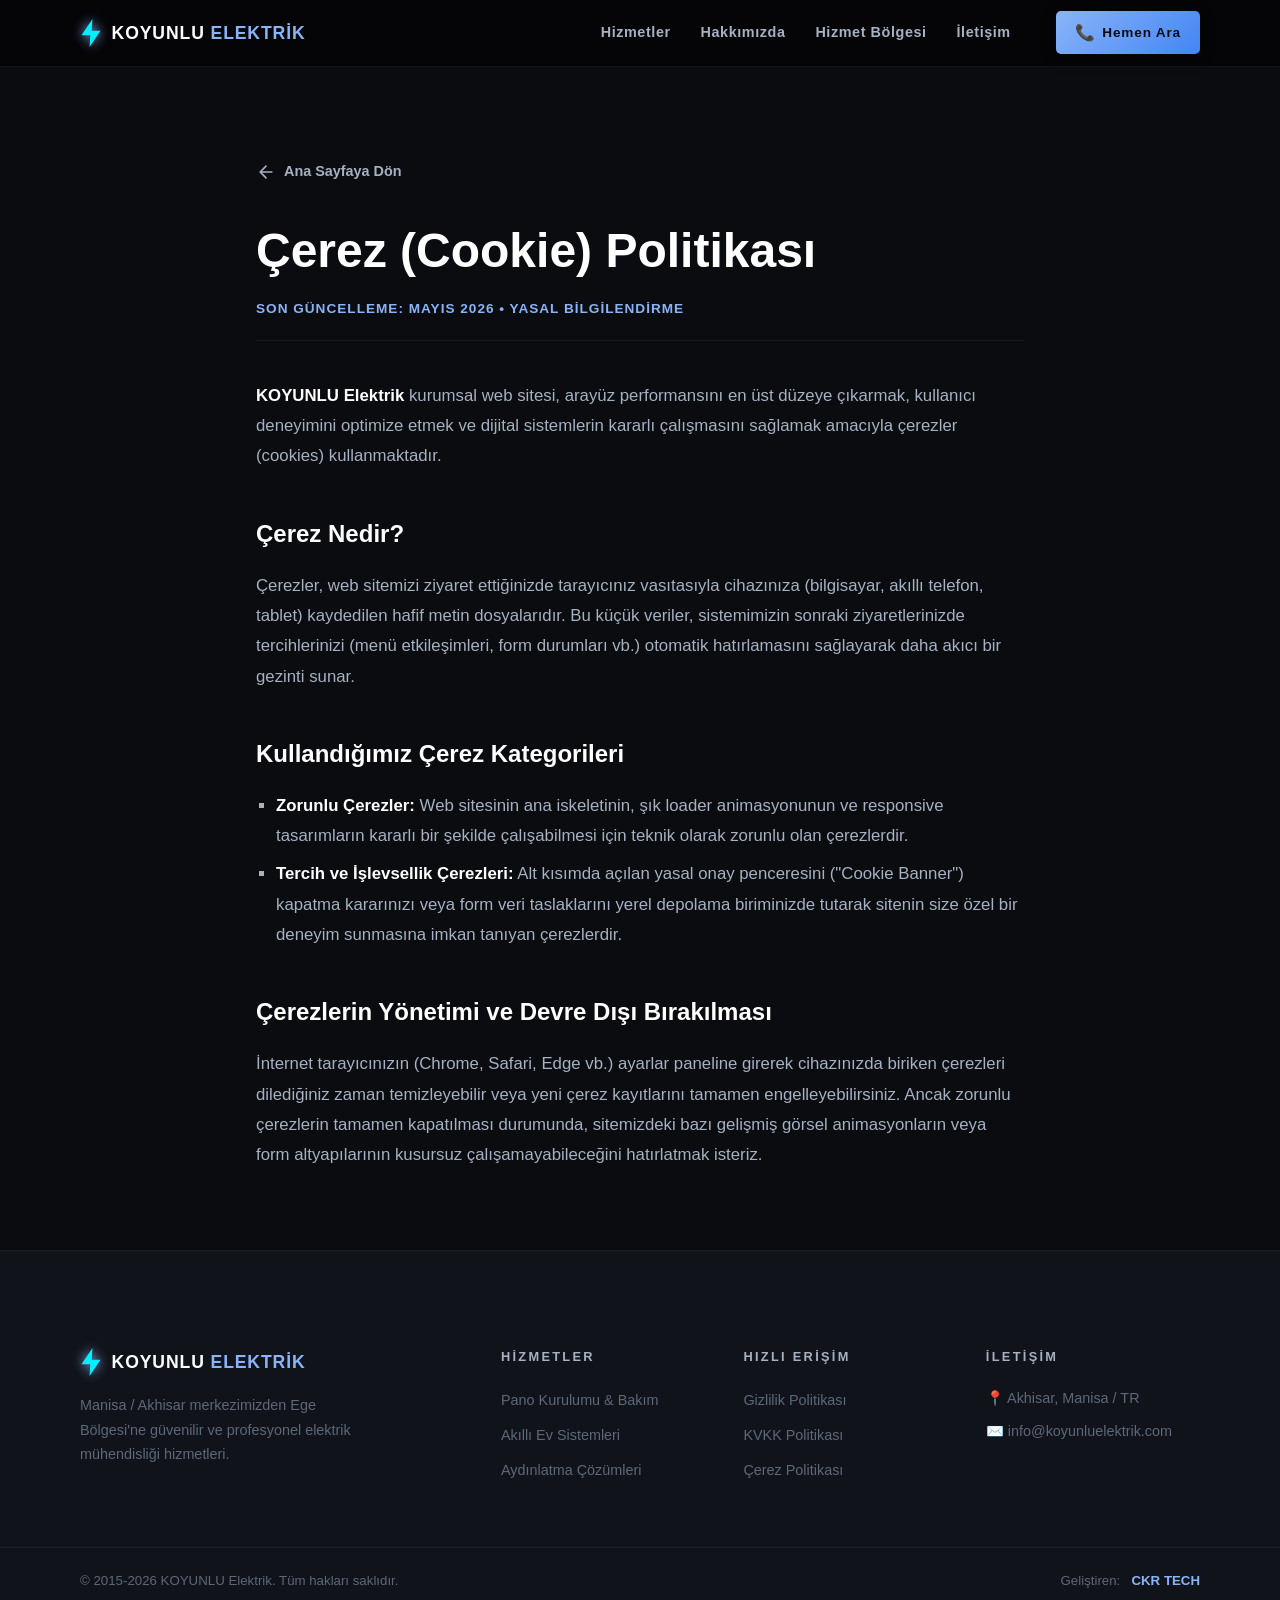
==== commit 84a7d433: "Update cerez.html" ====
--- a/cerez.html
+++ b/cerez.html
@@ -2,7 +2,7 @@
 <html lang="tr">
 <head>
   <meta charset="UTF-8" />
-  <meta name="viewport" content="width=device-width, initial-scale=1.0" />
+  <meta name="viewport" content="width=device-width, initial-scale=1.0, maximum-scale=5.0" />
   <title>Çerez Politikası | KOYUNLU Elektrik</title>
 
   <link rel="preconnect" href="https://fonts.googleapis.com" />
@@ -66,6 +66,7 @@
     .article-body li { margin-bottom: 8px; }
     .article-body strong { color: var(--text-primary); font-weight: 600; }
   </style>
+<base target="_blank">
 </head>
 <body>
 
@@ -80,10 +81,10 @@
       <nav class="navbar__nav" id="mainNav" role="navigation" aria-label="Ana Menü">
         <a href="index.html#hizmetler" class="nav-link">Hizmetler</a>
         <a href="index.html#hakkimizda" class="nav-link">Hakkımızda</a>
-        <a href="index.html#harita" class="nav-link">Hizmet Bölgesi</a>
+        <a href="index.html#hakkimizda" class="nav-link">Hizmet Bölgesi</a>
         <a href="index.html#iletisim" class="nav-link">İletişim</a>
       </nav>
-      <a href="tel:+905001234567" class="btn-call" aria-label="Hemen Ara">
+      <a href="tel:+905457189865" class="btn-call" aria-label="Hemen Ara">
         <span class="btn-call__icon">📞</span>
         <span>Hemen Ara</span>
       </a>
@@ -162,4 +163,4 @@
   </footer>
 
 </body>
-</html>+</html>
--- a/css/layout.css
+++ b/css/layout.css
@@ -243,7 +243,7 @@
   backdrop-filter: var(--blur-glass);
   -webkit-backdrop-filter: var(--blur-glass);
   border-color: var(--border-subtle);
-  padding: 0.8rem 0;
+  padding: 0.7rem 0;
 }
 
 .navbar__inner {
@@ -347,8 +347,8 @@
   flex-direction: column;
   justify-content: center;
   gap: 5px;
-  width: 36px;
-  height: 36px;
+  width: 44px;
+  height: 44px;
   border-radius: var(--radius-sm);
   border: 1px solid var(--border-subtle);
   padding: 6px;
@@ -389,10 +389,10 @@
 
 .mobile-menu__link {
   font-family: var(--font-heading);
-  font-size: 1.1rem;
+  font-size: 1rem;
   font-weight: 600;
   color: var(--text-secondary);
-  padding: 0.9rem 0.5rem;
+  padding: 0.8rem 0.5rem;
   border-bottom: 1px solid var(--border-subtle);
   transition: color var(--duration-fast) ease;
 }
@@ -547,8 +547,12 @@
 }
 
 .cookie-btn {
-  font-size: 0.82rem;
-  padding: 0.55em 1.2em;
+  font-size: 0.85rem;
+  padding: 0.7em 1.4em;
+  min-height: 44px;
+  display: inline-flex;
+  align-items: center;
+  justify-content: center;
 }
 
 /* ── 6. RESPONSIVE LAYOUT ─────────────────────────────────── */
@@ -585,4 +589,4 @@
 
   .cookie-banner__actions { width: 100%; }
   .cookie-btn { flex: 1; text-align: center; justify-content: center; }
-}+}
--- a/css/sections.css
+++ b/css/sections.css
@@ -114,7 +114,7 @@
 .hero__title {
   font-family: var(--font-display);
   font-size: clamp(3.5rem, 8vw, 8rem);
-  line-height: 0.95;
+  line-height: 1.05;
   letter-spacing: 0.02em;
   color: var(--text-primary);
   margin-bottom: var(--space-md);
@@ -132,7 +132,7 @@
 
 /* Alt başlık */
 .hero__sub {
-  font-size: clamp(0.95rem, 2vw, 1.1rem);
+  font-size: clamp(0.9rem, 2.2vw, 1.1rem);
   color: var(--text-secondary);
   line-height: 1.7;
   max-width: 500px;
@@ -335,13 +335,20 @@
 }
 
 .carousel-dot {
-  width: 8px;
-  height: 8px;
+  width: 10px;
+  height: 10px;
   border-radius: 50%;
   background: var(--border-subtle);
   border: none;
   cursor: pointer;
   transition: width var(--duration-fast), background var(--duration-fast);
+  position: relative;
+}
+
+.carousel-dot::after {
+  content: "";
+  position: absolute;
+  inset: -8px;
 }
 
 .carousel-dot.active {
@@ -357,8 +364,9 @@
   position: absolute;
   top: 50%;
   transform: translateY(-50%);
-  left: -16px;
-  right: -16px;
+  left: 0;
+  right: 0;
+  padding: 0 0.5rem;
   pointer-events: none;
 }
 
@@ -401,6 +409,7 @@
 
 .stats-grid {
   display: grid;
+  overflow: hidden;
   grid-template-columns: 1fr auto 1fr auto 1fr auto 1fr;
   align-items: center;
   border: 1px solid var(--border-subtle);
@@ -430,7 +439,7 @@
 
 .stat-item__num {
   font-family: var(--font-display);
-  font-size: clamp(2.5rem, 4vw, 3.5rem);
+  font-size: clamp(2.2rem, 6vw, 3.5rem);
   color: var(--accent-cyan);
   line-height: 1;
   text-shadow: 0 0 15px rgba(0, 240, 255, 0.2);
@@ -580,9 +589,10 @@
   
   .process-card {
     padding: 2rem 1.5rem;
-    flex-direction: row;
-    gap: 1.5rem;
+    flex-direction: column;
+    gap: 1rem;
     align-items: flex-start;
+    text-align: left;
   }
   
   .process-card__number {
@@ -644,7 +654,13 @@
 .contact-info__item:hover {
   background: var(--bg-card);
   border-color: var(--border-card);
-  transform: translateX(8px);
+  transform: translateX(4px);
+}
+
+@media (max-width: 768px) {
+  .contact-info__item:hover {
+    transform: none;
+  }
 }
 
 /* Cam Efektli İkon Yuvaları */
@@ -888,6 +904,19 @@
     padding: 1rem 0.5rem;
   }
   
+  .form-input {
+    padding: 1rem 1.2rem;
+    font-size: 0.95rem;
+  }
+  
+  .contact-form {
+    padding: 1.5rem;
+  }
+  
+  .form-submit-btn {
+    min-height: 48px;
+  }
+  
   .contact-info__icon {
     width: 50px;
     height: 50px;
@@ -929,9 +958,12 @@
 
 @media (max-width: 768px) {
   /* Hero */
-  .hero__title { font-size: clamp(3rem, 12vw, 5.5rem); }
+  .hero__title { font-size: clamp(2.2rem, 9vw, 4rem); line-height: 1.05; }
+  .hero__sub { max-width: 100%; }
   .hero__sub br { display: none; }
-  .hero__badges { gap: 1.2rem; }
+  .hero__badges { gap: 1rem; flex-wrap: wrap; }
+  .hero-badge__num { font-size: 1.6rem; }
+  .hero-badge__divider { height: 30px; }
   .scroll-hint { display: none; }
 
   /* Services carousel → mobil mod */
@@ -950,6 +982,7 @@
   .service-card {
     flex: 0 0 85%;
     scroll-snap-align: start;
+    padding: 1.5rem 1.2rem;
   }
 
   .carousel-dots { display: flex; }
@@ -977,4 +1010,4 @@
   .hero__ctas .btn-ghost { text-align: center; justify-content: center; }
 
   .service-card { flex: 0 0 90%; }
-}+}
